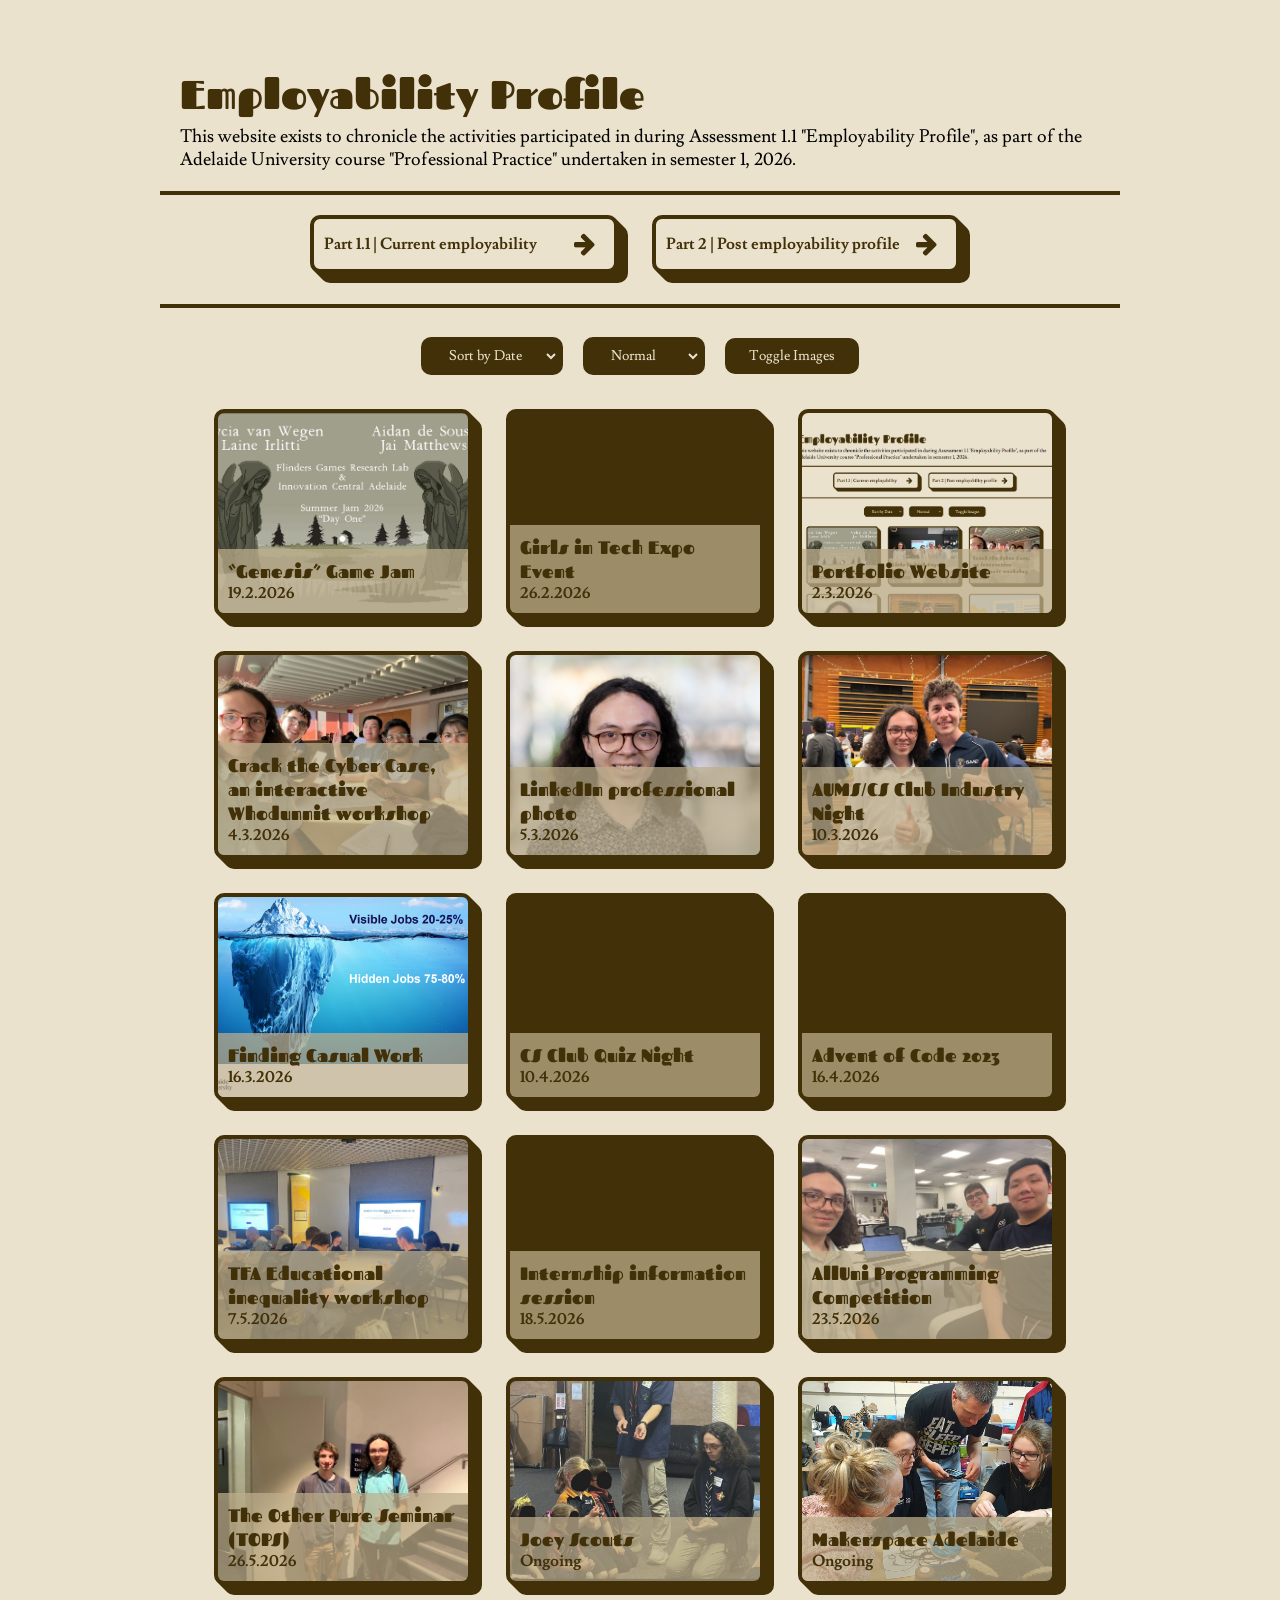
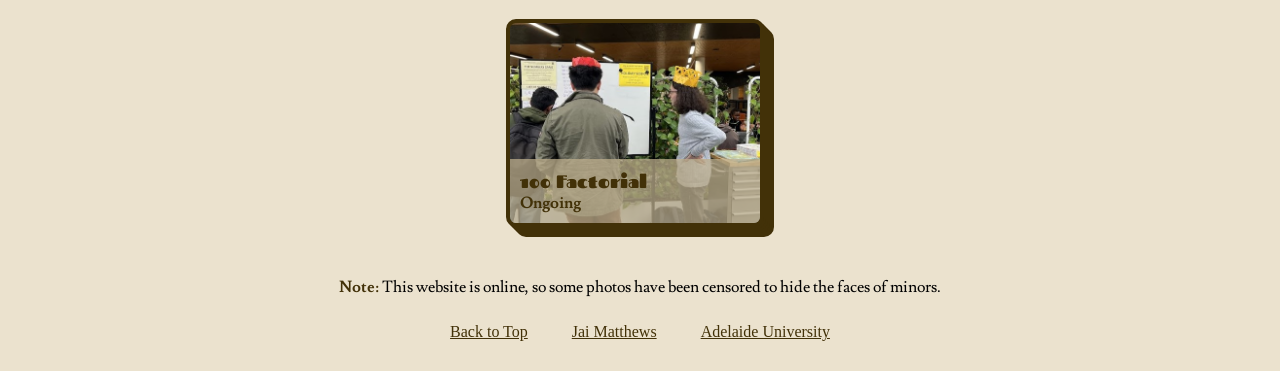
==== activity.html @ 7898251b "Initial Post" ====
<!DOCTYPE html>
<html lang="en">
<head>
    <meta charset="UTF-8">
    <meta name="viewport" content="width=device-width, initial-scale=1.0">
    <title>Professional Practice</title>

    <link rel="stylesheet" href="styles.css">

    <link rel="preconnect" href="https://fonts.googleapis.com">
    <link rel="preconnect" href="https://fonts.gstatic.com" crossorigin>
<link href="https://fonts.googleapis.com/css2?family=Berkshire+Swash&family=Fascinate&family=Lusitana:wght@400;700&family=Pacifico&family=Quicksand:wght@300..700&display=swap" rel="stylesheet">
    <link rel="stylesheet" href="https://cdnjs.cloudflare.com/ajax/libs/font-awesome/4.7.0/css/font-awesome.min.css">

</head>
<body>
    <div class="main activity">
        <div class="title">
            <h1 id="title">Name of thingy</h1>
            <p id="date">26.2.2026</p>
        </div>
        <div class="buttons" style="text-align: left; margin-bottom: 0px;">
            <button onclick="window.location.href = 'index.html'" style="margin-left: 20px; margin-bottom: -7px;"><i style="margin-right: 10px;" class="fa fa-arrow-left" aria-hidden="true"></i>Back</button>
            <a id="explore" target="_blank"><button style="margin-left: -5px; margin-bottom: -7px;">Visit<i style="margin-left: 10px;" class="fa fa-external-link" aria-hidden="true"></i></button></a>
        </div>
        <div class="images">
            <img id="img">
            <div class="nextImg" id="nextImg" onclick="nextImg()">
                <i class="fa fa-caret-right" aria-hidden="true"></i>
            </div>
        </div>
        <h3 id="title2">Name of Thingy</h3>
        <div class="bulk" id="text">
            <p>In this spot, there is going to be a fairly large bulk of text.</p>
        </div>
        <div class="footer">
            <a onclick="act()">Back to Top</a>
            <a target="_blank" href="https://jaimatthews.com/">Jai Matthews</a>
            <a target="_blank" href="https://adelaideuni.edu.au/">Adelaide University</a>
        </div>
    </div>
</body>
</html>

<script src="script.js"></script>
<script>
    apply()

</script>
---- styles.css ----
:root {
    --brown: rgb(66, 49, 8);
    --lbrown: rgb(105, 79, 19);

    --back: rgb(235, 226, 206);
    --dback: rgba(189, 174, 141, 0.731);
    --dback2: rgb(135, 122, 93);
}

::-webkit-scrollbar {
    width: 10px;
    background-color: var(--back);
}
::-webkit-scrollbar-thumb {
    background: var(--brown); 
    border-radius: 5px;
}
::-webkit-scrollbar-thumb:hover {
    background: var(--lbrown);
}
::selection {
    color: black;
    background: rgb(255, 215, 128);
}

body {
    text-align: center;
    background-color: var(--back);
    margin: 0px;
}

/* .stadio {
  font-family: "stadio-now-variable",sans-serif;
  font-variation-settings: 'wght' 400, 'opsz' 100;
} */

@font-face {
  font-family: Stadio; /* set name */
  src: url(Trial/Stadio-Now-Novarese-TRIAL.ttf); /* url of the font */
}

.main {
    width: 75vw;
    display: inline-block;
    margin: 20px;
    /* background-color: green; */
}

.activity {
    width: 60vw;
}

.bulk {
    text-align: left;
    margin: 20px;
    font-family: "Lusitana";
}
.images {
    text-align: left;
}
.images img {
    width: 70%;
    margin: 10px 20px;
    border: 4px var(--brown) solid;
    border-radius: 20px;
    display: inline-block;
    vertical-align:middle;

    animation: dissolve 1s;
    animation-fill-mode:backwards;
}
.images .nextImg {
    background-color: var(--brown);
    border: var(--brown) 4px solid;
    display: inline-block;
    width: 30px;
    margin-left: -15px;
    height: 30px;
    vertical-align:middle;
    border-radius: 20px;
    color: var(--back);
    text-align: center;
    line-height: 30px;
    transition-duration: 300ms;
    cursor: pointer;
}
.images .nextImg:hover {
    background-color: var(--back);
    color: var(--brown);
}
h3 {
    text-align: left;
    font-size: 20px;
    font-family: "Fascinate";
    color: var(--brown);
    margin: 20px;
}

.main .title {
    padding: 20px;
    border-bottom: 4px solid var(--brown);
    /* background-color: red; */
    text-align: left;
}

.main .title h1 {
    color: var(--brown);
    font-size: 40px;
    font-family: "Fascinate";
    margin-bottom: 4px;
}

.main .title p {
    color: black;
    font-size: 18px;
    margin: 0;
    font-family: "Lusitana";
}

.main h2 {
    color: var(--brown);
    font-size: 35px;
    font-family: "Fascinate";
    margin-bottom: 4px;
    text-align: center;
}

.main .links, .main .buttons {
    padding: 10px 0px;
}

.main .otherParts {
    padding: 10px;
    padding-bottom: 7px;
    position: relative;
    border-bottom: 4px solid var(--brown);
    margin-bottom: 15px;
}

.main .otherParts .link {
    height: 50px;
    width: 300px;
    background-color: var(--back);
}

.main .otherParts p {
    text-align: left;
    top: 50%;
    transform: translateY(-50%);
    position: absolute;
    margin-left: 10px;
    /* font-family: "Fascinate"; */
}

.main .otherParts .link i {
    width: 60px;
    right: 0;
    position: absolute;
    top: 50%;
    transform: translateY(-50%);
    font-size: 25px;
    text-align: center;
    color: var(--brown);
}

@keyframes fadeIn {
    0% { 
        opacity: 0; 
        transform: translate(10px, 10px);
        box-shadow: 0px 0px var(--brown),0px 0px var(--brown),0px 0px var(--brown),0px 0px var(--brown),0px 0px var(--brown);
    }
    100% { 
        opacity: 1; 
        transform: translate(0px, 0px); 
        box-shadow: 2px 2px var(--brown),4px 4px var(--brown),6px 6px var(--brown),8px 8px var(--brown),10px 10px var(--brown);
    }
}

@keyframes dissolve {
    0% { 
        opacity: 0; 
        transform: translate(0px, -10px);
    }
    100% { 
        opacity: 1; 
        transform: translate(0px, 0px); 
    }
}

.link {
    width: 250px;
    height: 200px;
    overflow: hidden;
    transition-duration: 300ms;
    display: inline-block;
    margin: 15px;
    background-size: cover;
    position: relative;
    background-position: center;
    border: 4px solid var(--brown);
    background-color: var(--brown);
    box-shadow: 2px 2px var(--brown),4px 4px var(--brown),6px 6px var(--brown),8px 8px var(--brown),10px 10px var(--brown);
    translate: -5px -5px;
    cursor: pointer;
    border-radius: 10px;
    display: none;
    animation: fadeIn 1s;
    animation-fill-mode:backwards;
}

.link.accessible {
    background-image: none !important;
    background-color: var(--dback2);
}

.link div {
    bottom: 0;
    position: absolute;
    text-align: left;
    padding: 10px 10px;
    margin: 0px;
    background-color: var(--dback);
    width: calc(100% - 20px);
}

.link h1 {
    margin: 0px;
    color: var(--brown);
    font-family: "Fascinate";
    font-size: 18px;
}

.link p {
    margin: 0px;
    color: var(--brown);
    font-family: "Lusitana";
    font-size: 16px;
    font-weight: 600;
}

.link:hover {
    border-color: var(--lbrown);
    background-color: var(--lbrown);
    box-shadow: 1px 1px var(--lbrown),3px 3px var(--lbrown),5px 5px var(--lbrown),5px 5px var(--lbrown),5px 5px var(--lbrown);
    translate: 0px 0px;
}

.main .buttons button, .main .buttons select {
    background-color: var(--brown);
    color: var(--back);
    padding: 5px 20px;
    margin: 4px 8px;
    border: solid 4px var(--brown);
    cursor: pointer;
    border-radius: 10px;
    font-family: "Lusitana";
    transition-duration: 300ms;
    font-size: 14px;
    outline: none;
}

.main .buttons button.square {
    /* width: 50px; */
    padding: 5px 7px;
    margin: 0px;
    transition-duration: 300ms;
    width: 50px;
}

.main .buttons button.square:hover {
    width: 200px;
}


.main .buttons button:hover, .main .buttons select:hover, .main .buttons select:open {
    background-color: var(--back);
    color: var(--brown);
}

.main .footer a {
    width: fit-content;
    /* background-color: green; */
    display: inline-block;
    text-decoration: underline;
    cursor: pointer;
    color: var(--brown);
    margin: 10px 20px;
}

.main .footer a:hover {
    color: var(--lbrown);
}

.main .disclaimer {
    color: black;
    font-size: 16px;
    margin: 0;
    font-family: "Lusitana";

}

b {
    color: var(--brown);
}

@media (max-width: 800px) {
    .main {
        width: calc(100vw - 20px);
        margin: 0;
        padding: 0;
    }
}
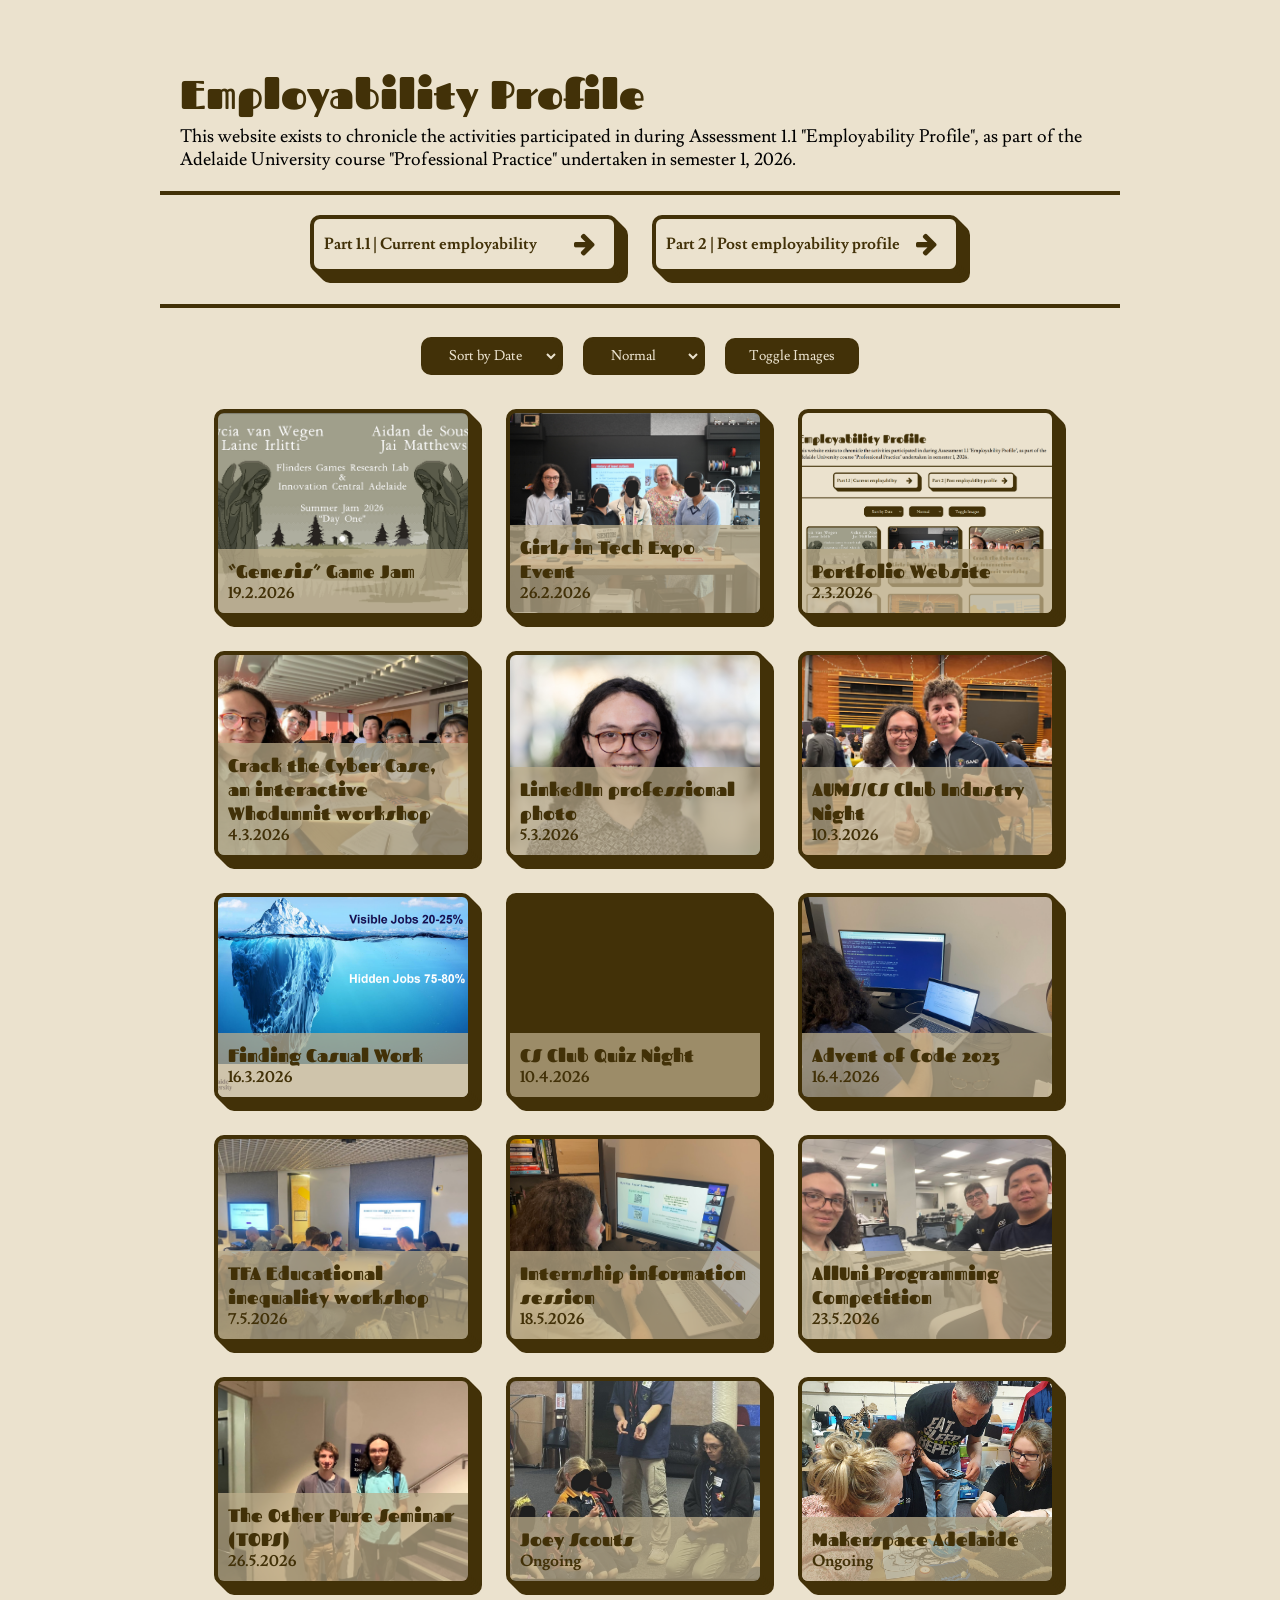
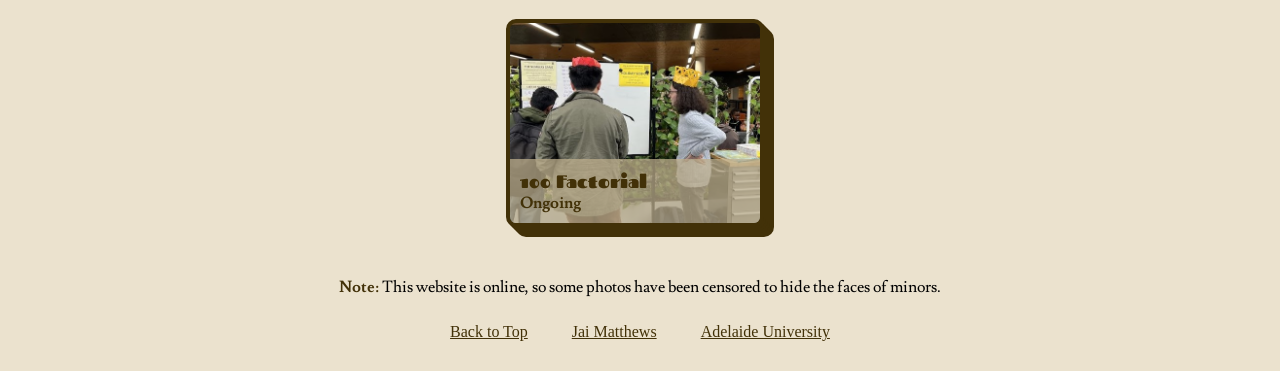
==== commit 2a806871: "pre and post work" ====
--- a/activity.html
+++ b/activity.html
@@ -4,6 +4,7 @@
     <meta charset="UTF-8">
     <meta name="viewport" content="width=device-width, initial-scale=1.0">
     <title>Professional Practice</title>
+    <link rel="icon" type="image/x-icon" href="icon.png">
 
     <link rel="stylesheet" href="styles.css">
 
--- a/styles.css
+++ b/styles.css
@@ -54,6 +54,12 @@
     text-align: left;
     margin: 20px;
     font-family: "Lusitana";
+}
+.bulk h3 {
+    margin-left: 0;
+}
+.bulk a {
+    color: rgb(53, 93, 140);
 }
 .images {
     text-align: left;
